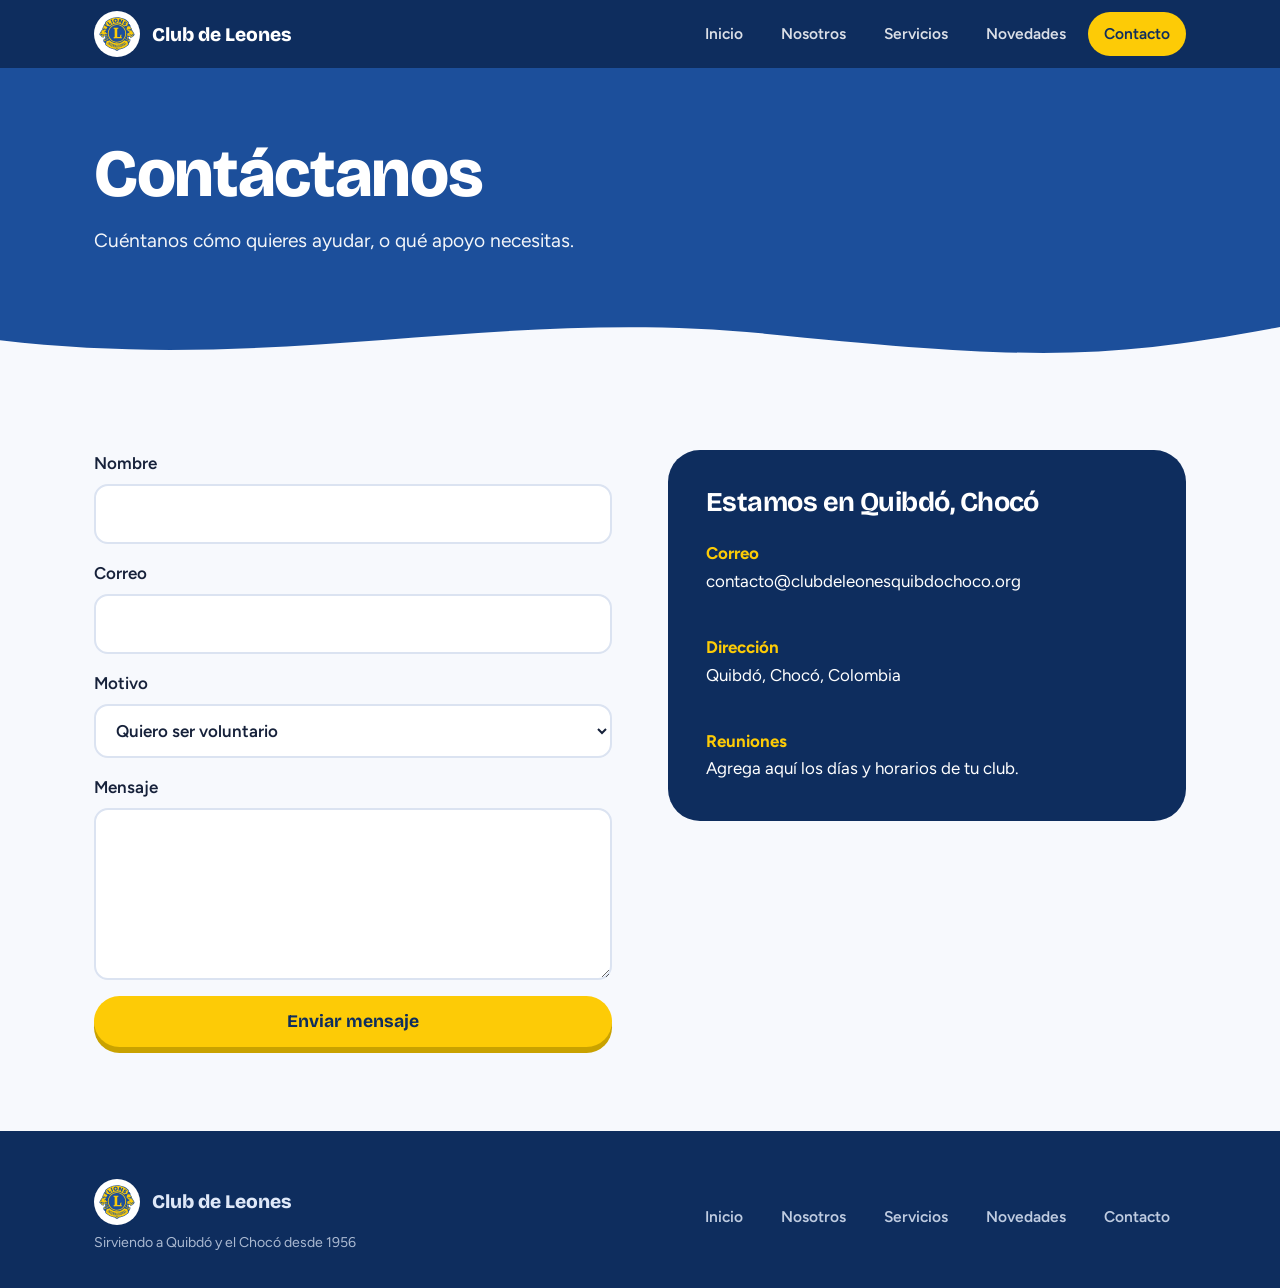
==== contacto.html @ f3ed18f0 "first commit" ====
<!DOCTYPE html>
<html lang="es">
<head>
<meta charset="utf-8">
<meta name="viewport" content="width=device-width, initial-scale=1, viewport-fit=cover">
<title>Contacto | Club de Leones</title>
<meta name="description" content="Escríbenos para ser voluntario, pedir apoyo o colaborar con el Club de Leones.">
<link rel="icon" href="logo.svg" type="image/svg+xml">
<link rel="preconnect" href="https://fonts.googleapis.com">
<link href="https://fonts.googleapis.com/css2?family=Bricolage+Grotesque:opsz,wght@12..96,500;12..96,700;12..96,800&family=Figtree:wght@400;500;600&display=swap" rel="stylesheet">
<link rel="stylesheet" href="styles.css">
</head>
<body>
<header><div class="wrap bar">
<a class="brand" href="index.html" aria-label="Club de Leones, inicio"><span class="mk"><img src="logo.svg" alt=""></span>Club de Leones</a>
<button id="burger" aria-expanded="false">Menú</button>
<nav id="nav"><a href="index.html">Inicio</a><a href="nosotros.html">Nosotros</a><a href="servicios.html">Servicios</a><a href="novedades.html">Novedades</a><a href="contacto.html" class="on" aria-current="page">Contacto</a></nav>
</div></header>

<main>
<section class="pageh"><div class="wrap"><h1>Contáctanos</h1><p>Cuéntanos cómo quieres ayudar, o qué apoyo necesitas.</p></div>
<svg class="wave" viewBox="0 0 1440 90" preserveAspectRatio="none" aria-hidden="true"><path d="M0 50C320 100 560 0 860 40s380 40 580-10V90H0z"/></svg></section>
<section class="s"><div class="wrap split">
<form class="cf" id="cf">
<label>Nombre<input name="n" required autocomplete="name"></label>
<label>Correo<input type="email" name="e" required autocomplete="email"></label>
<label>Motivo<select name="m"><option>Quiero ser voluntario</option><option>Necesito apoyo</option><option>Quiero donar</option><option>Otro</option></select></label>
<label>Mensaje<textarea name="t" rows="5" required></textarea></label>
<button class="btn y" type="submit">Enviar mensaje</button>
</form>
<div class="info"><h3>Estamos en Quibdó, Chocó</h3>
<p><b>Correo</b>contacto@clubdeleonesquibdochoco.org</p>
<p><b>Dirección</b>Quibdó, Chocó, Colombia</p>
<p><b>Reuniones</b>Agrega aquí los días y horarios de tu club.</p></div>
</div></section>
</main>

<footer><div class="wrap">
<div><div class="brand"><span class="mk"><img src="logo.svg" alt=""></span>Club de Leones</div><small>Sirviendo a Quibdó y el Chocó desde 1956</small></div>
<nav><a href="index.html">Inicio</a><a href="nosotros.html">Nosotros</a><a href="servicios.html">Servicios</a><a href="novedades.html">Novedades</a><a href="contacto.html">Contacto</a></nav>
</div></footer>

<script src="app.js"></script>
<script>
document.getElementById("cf").onsubmit=function(e){
  e.preventDefault();var f=e.target;
  var body="Nombre: "+f.n.value+"\nMotivo: "+f.m.value+"\n\n"+f.t.value;
  location.href="mailto:contacto@clubdeleonesquibdochoco.org?subject="+encodeURIComponent("Mensaje desde la web: "+f.m.value)+"&body="+encodeURIComponent(body);
};
</script>
</body>
</html>
---- styles.css ----
:root{--blue:#1c4f9b;--yellow:#fdcb06;--navy:#0e2d5e;--bg:#f7f9fd;--surface:#fff;--text:#16213a;--muted:#55627d;--line:#dbe3f1;--link:#1c4f9b;
box-sizing:border-box;padding-top:env(safe-area-inset-top,0px);padding-bottom:env(safe-area-inset-bottom,0px);color-scheme:light}
@media (prefers-color-scheme:dark){:root:not([data-theme="light"]){--bg:#0b1730;--surface:#122448;--text:#eaf0fb;--muted:#a9b8d6;--line:#25396a;--link:#8fb4f0;color-scheme:dark}}
:root[data-theme="dark"]{--bg:#0b1730;--surface:#122448;--text:#eaf0fb;--muted:#a9b8d6;--line:#25396a;--link:#8fb4f0;color-scheme:dark}
html{scroll-padding-top:env(safe-area-inset-top,0px)}
*,*::before,*::after{box-sizing:border-box}
body{margin:0;background:var(--bg);color:var(--text);font:400 1.06rem/1.65 Figtree,system-ui,sans-serif}
body::before{content:"";position:fixed;inset:0 0 auto;height:env(safe-area-inset-top,0px);background:var(--navy);z-index:30}
h1,h2,h3{font-family:"Bricolage Grotesque",Figtree,system-ui,sans-serif;line-height:1.08;margin:0;letter-spacing:-.02em}
a{color:inherit;text-decoration:none}
p{margin:0}
.wrap{max-width:1140px;margin:0 auto;padding:0 24px}
:focus-visible{outline:3px solid var(--yellow);outline-offset:3px}
/* header */
header{position:sticky;top:env(safe-area-inset-top,0px);z-index:20;background:var(--navy);color:#fff}
.bar{display:flex;align-items:center;justify-content:space-between;height:68px}
.brand{display:flex;align-items:center;gap:12px;font:800 1.2rem "Bricolage Grotesque",sans-serif}
.mk{display:grid;place-items:center;width:46px;height:46px;border-radius:50%;background:#fff;flex:none}.mk img{width:80%;height:auto}
nav{display:flex;gap:6px}
nav a{padding:9px 16px;border-radius:99px;font-weight:600;font-size:.97rem;opacity:.85;transition:background .2s}
nav a:hover{background:rgba(255,255,255,.12);opacity:1}
nav a.on{background:var(--yellow);color:var(--navy);opacity:1}
#burger{display:none;background:none;border:2px solid rgba(255,255,255,.5);color:#fff;border-radius:10px;padding:6px 12px;font:600 .95rem Figtree}
@media(max-width:820px){#burger{display:block}nav{display:none;position:absolute;top:68px;left:0;right:0;background:var(--navy);flex-direction:column;padding:8px 24px 20px}nav.open{display:flex}}
/* pages */
.btn{display:inline-block;padding:15px 30px;border-radius:99px;font:700 1.1rem "Bricolage Grotesque",sans-serif;border:0;cursor:pointer;transition:transform .2s,box-shadow .2s}
.btn:hover{transform:translateY(-3px)}
.btn.y{background:var(--yellow);color:var(--navy);box-shadow:0 6px 0 #c9a200}
.btn.b{background:var(--blue);color:#fff;box-shadow:0 6px 0 #0e2d5e;outline:2px solid rgba(255,255,255,.35);outline-offset:-2px}
.hero{position:relative;background:radial-gradient(1200px 600px at 85% 10%,#2a68c4 0,transparent 60%),linear-gradient(160deg,#1c4f9b,#10336a);color:#fff;overflow:hidden;padding:84px 0 150px}
.hero .wrap{display:grid;grid-template-columns:1.1fr .9fr;gap:40px;align-items:center}
.hero h1{font-size:clamp(2.8rem,7vw,5.4rem);font-weight:800}
.hero .lead{font-size:clamp(1.15rem,2vw,1.5rem);line-height:1.5;margin:22px 0 34px;max-width:30ch;font-weight:500}
.stats{display:flex;gap:34px;margin-bottom:36px;flex-wrap:wrap}
.stat b{display:block;font:800 clamp(2.4rem,5vw,3.6rem)/1 "Bricolage Grotesque",sans-serif;color:var(--yellow)}
.stat span{font-weight:600;opacity:.95}
.cta{display:flex;gap:16px;flex-wrap:wrap}
.seal{position:relative;display:grid;place-items:center}
.seal{width:min(100%,440px);aspect-ratio:1;margin:0 auto}
.seal::before{content:"";position:absolute;inset:-4%;border:4px dashed var(--yellow);border-radius:50%;animation:spin 60s linear infinite}
.plate{position:relative;width:100%;aspect-ratio:1;border-radius:50%;background:#fff;display:grid;place-items:center;box-shadow:0 0 0 12px var(--yellow),0 30px 60px rgba(0,0,0,.4)}
.plate img{width:88%;height:auto}
@keyframes spin{to{transform:rotate(360deg)}}
.chip{position:absolute;background:#fff;color:var(--navy);font-weight:700;padding:10px 18px;border-radius:99px;box-shadow:0 10px 24px rgba(0,0,0,.25);animation:bob 5s ease-in-out infinite}
.chip.c1{top:8%;left:0}.chip.c2{bottom:20%;right:-2%;animation-delay:-2s}.chip.c3{bottom:2%;left:6%;animation-delay:-3.5s}
@keyframes bob{50%{transform:translateY(-12px)}}
.wave{position:absolute;left:0;right:0;bottom:-1px;width:100%;height:90px;display:block}
.wave path{fill:var(--bg)}
@media(max-width:820px){.hero .wrap{grid-template-columns:1fr}.seal{order:-1;max-width:300px}.hero{padding-top:40px}}
@media(prefers-reduced-motion:reduce){.seal::before,.chip{animation:none}.btn{transition:none}}
section.s{padding:84px 0}
.h2{font-size:clamp(2rem,4.5vw,3.2rem);font-weight:800;max-width:18ch}
.sub{color:var(--muted);max-width:56ch;margin-top:14px}
.pageh{background:var(--blue);color:#fff;padding:70px 0 110px;position:relative}
.pageh h1{font-size:clamp(2.4rem,6vw,4.2rem);font-weight:800}
.pageh p{max-width:54ch;margin-top:14px;font-size:1.2rem;opacity:.95}
.pageh .wave{height:60px}
/* pillars (asymmetric) */
.pill{display:grid;grid-template-columns:repeat(6,1fr);gap:20px;margin-top:44px}
.pill>div{padding:30px;background:var(--surface);border:1px solid var(--line);grid-column:span 2}
.pill>div:nth-child(1){grid-column:span 3;background:var(--yellow);color:var(--navy);border:0;border-radius:40px 40px 40px 8px}
.pill>div:nth-child(2){grid-column:span 3;border-radius:40px 40px 8px 40px}
.pill>div:nth-child(3){border-radius:8px 40px 40px 40px}
.pill>div:nth-child(4){border-radius:40px 8px 40px 40px;background:var(--blue);color:#fff;border:0}
.pill>div:nth-child(5){border-radius:40px 40px 8px 40px}
.pill .em{font-size:2.2rem;display:block;margin-bottom:10px}
.pill h3{font-size:1.4rem;margin-bottom:8px}
.pill p{opacity:.9;font-size:1rem}
@media(max-width:820px){.pill>div,.pill>div:nth-child(n){grid-column:span 6}}
/* band */
.band{background:var(--yellow);color:var(--navy);padding:64px 0}
.band .wrap{display:flex;gap:30px;justify-content:space-between;align-items:center;flex-wrap:wrap}
.band h2{font-size:clamp(1.8rem,4vw,2.8rem);font-weight:800;max-width:20ch}
/* split */
.split{display:grid;grid-template-columns:1fr 1fr;gap:56px;align-items:start}
@media(max-width:820px){.split{grid-template-columns:1fr;gap:30px}}
.split p+p{margin-top:16px}
.tl{border-left:4px solid var(--yellow);padding-left:26px;display:grid;gap:30px}
.tl div{position:relative}
.tl div::before{content:"";position:absolute;left:-36px;top:6px;width:18px;height:18px;border-radius:50%;background:var(--blue);border:4px solid var(--yellow)}
.tl b{font:800 1.5rem "Bricolage Grotesque",sans-serif;color:var(--link)}
.vals{display:flex;flex-wrap:wrap;gap:12px;margin-top:30px}
.vals span{padding:12px 22px;border-radius:99px;background:var(--surface);border:2px solid var(--blue);font-weight:600}
.vals span:nth-child(even){background:var(--blue);color:#fff}
.mv{display:grid;grid-template-columns:1fr 1fr;gap:20px;margin-top:40px}
.mv>div{padding:34px;border-radius:28px;background:var(--navy);color:#fff}
.mv>div+div{background:var(--surface);color:var(--text);border:2px solid var(--yellow)}
.mv h3{font-size:1.6rem;margin-bottom:10px}
@media(max-width:700px){.mv{grid-template-columns:1fr}}
/* servicios */
.feat{margin-bottom:64px;padding:36px;border-radius:32px;border-left:12px solid var(--yellow);background:var(--navy);color:#fff;display:grid;grid-template-columns:1.5fr 1fr;gap:28px;align-items:center}
.feat h3{font-size:clamp(1.6rem,3.4vw,2.4rem)}
.feat p{margin-top:12px;opacity:.92;max-width:52ch}
.fn{text-align:center}.fn b{display:block;font:800 clamp(4rem,9vw,6rem)/1 "Bricolage Grotesque",sans-serif;color:var(--yellow)}
.svx{display:grid;grid-template-columns:290px 1fr;gap:40px;margin-top:34px;align-items:start;scroll-margin-top:90px}
#cats{display:grid;gap:10px;position:sticky;top:calc(88px + env(safe-area-inset-top,0px))}
#cats button{display:flex;align-items:center;gap:12px;text-align:left;padding:14px 18px;border-radius:20px;border:2px solid var(--line);background:var(--surface);color:var(--text);font:600 1.02rem Figtree,sans-serif;cursor:pointer;transition:transform .2s}
#cats button:hover{transform:translateX(4px)}
#cats button b{margin-left:auto;font:800 1.15rem "Bricolage Grotesque",sans-serif;color:var(--link)}
#cats button[aria-pressed="true"]{background:var(--blue);color:#fff;border-color:var(--yellow)}
#cats button[aria-pressed="true"] b{color:var(--yellow)}
#ct{font-size:clamp(1.8rem,4vw,2.6rem);font-weight:800}
#list h4{font:800 1.5rem "Bricolage Grotesque",sans-serif;margin:30px 0 8px;color:var(--link)}
#list ul{list-style:none;margin:0;padding:0;border-top:2px solid var(--line)}
#list li{display:grid;grid-template-columns:52px 1fr auto;gap:14px;align-items:center;padding:14px 4px;border-bottom:1px solid var(--line)}
#list .mo{font-weight:800;color:var(--link)}
@media(max-width:820px){.feat,.svx{grid-template-columns:1fr}#cats{position:static;grid-auto-flow:column;grid-auto-columns:max-content;overflow-x:auto;padding-bottom:8px}}
/* news */
.nw{display:grid;grid-template-columns:repeat(3,1fr);gap:22px;margin-top:40px}
.nw article{background:var(--surface);border:1px solid var(--line);border-radius:28px;overflow:hidden}
.nw .th{height:150px;display:grid;place-items:center;font-size:3.4rem;background:linear-gradient(135deg,var(--blue),#2a68c4)}
.nw article:nth-child(2) .th{background:linear-gradient(135deg,var(--yellow),#ffe36a)}
.nw article:nth-child(3) .th{background:linear-gradient(135deg,#0e2d5e,var(--blue))}
.nw .tx{padding:24px}
.nw time{font-size:.9rem;color:var(--muted);font-weight:600}
.nw h3{font-size:1.3rem;margin:6px 0 8px}
.nw p{color:var(--muted);font-size:1rem}
@media(max-width:900px){.nw{grid-template-columns:1fr}}
/* contact */
.cf{display:grid;gap:16px}
.cf label{font-weight:600;display:grid;gap:6px}
.cf input,.cf textarea,.cf select{font:inherit;padding:14px 16px;border-radius:14px;border:2px solid var(--line);background:var(--surface);color:var(--text)}
.cf input:focus,.cf textarea:focus,.cf select:focus{border-color:var(--blue);outline:none}
.info{background:var(--navy);color:#fff;border-radius:32px;padding:38px;display:grid;gap:22px}
.info h3{font-size:1.7rem}
.info b{color:var(--yellow);display:block}
footer{background:var(--navy);color:#dfe8f8;padding:48px 0 34px;margin-top:0}
footer .wrap{display:flex;justify-content:space-between;gap:24px;flex-wrap:wrap;align-items:center}
footer small{opacity:.75;display:block;margin-top:6px}
footer nav{display:flex;position:static;flex-direction:row;flex-wrap:wrap;padding:0;background:none}
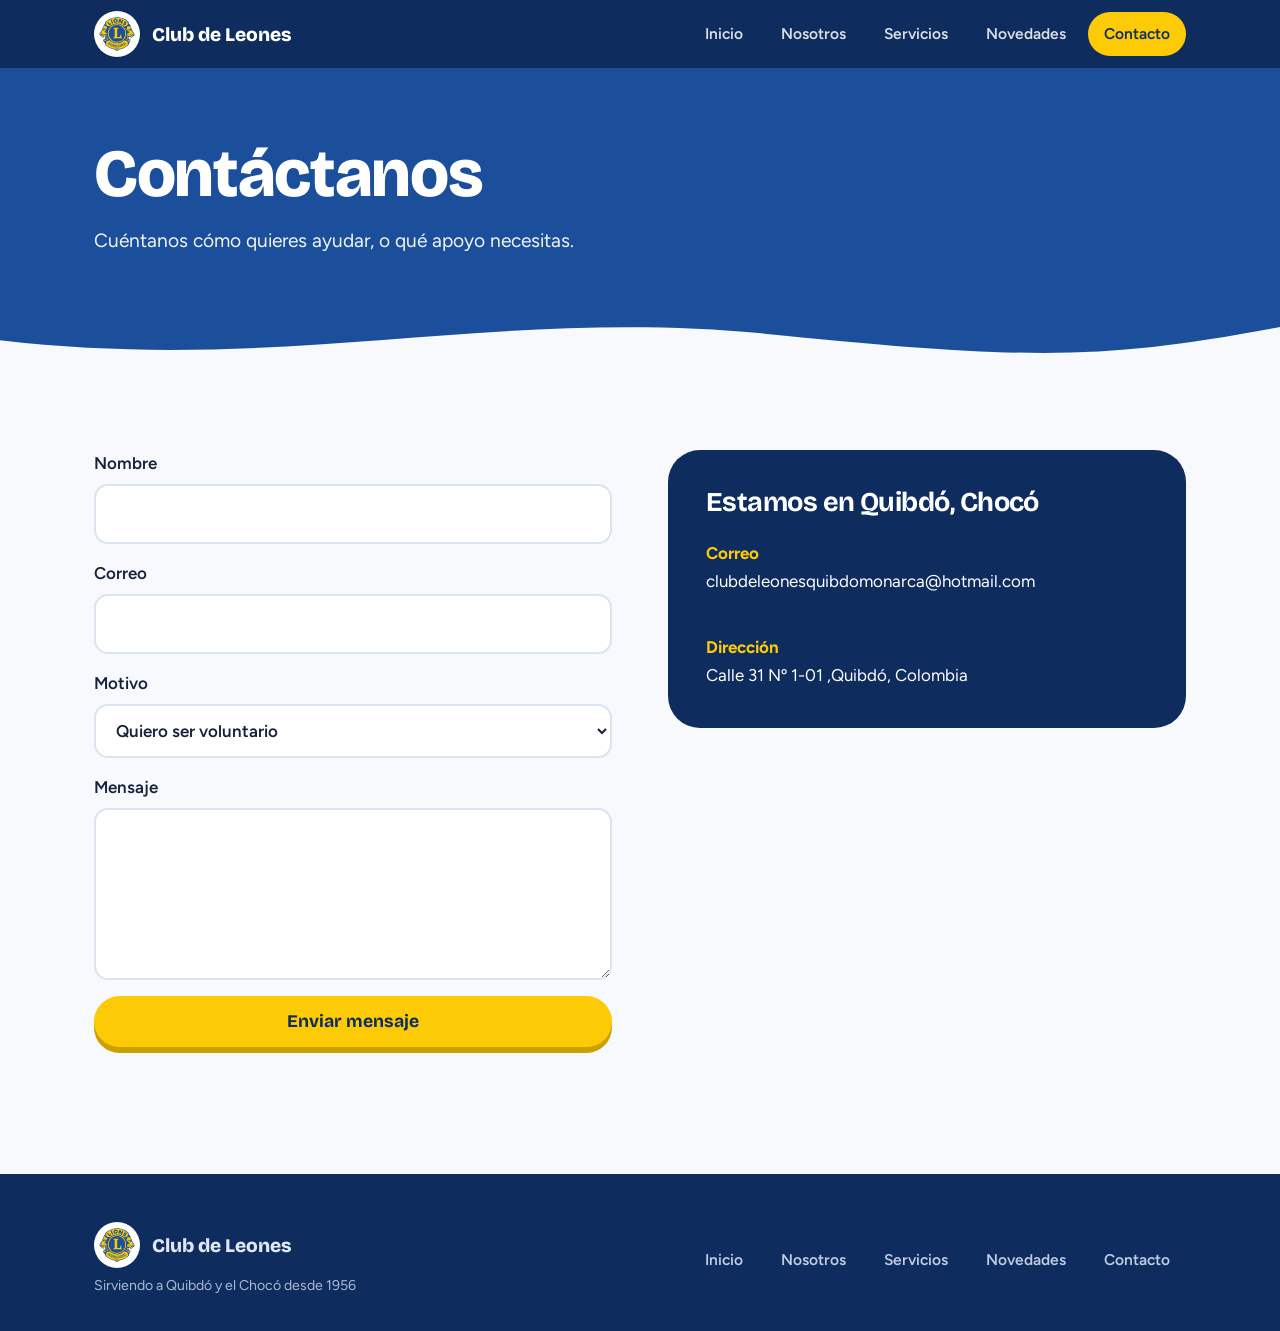
==== commit 0d42630e: "se modifica la seccion de contactos y ya los usuarios pueden enviar un correo personalizado al corre" ====
--- a/contacto.html
+++ b/contacto.html
@@ -1,52 +1,177 @@
-<!DOCTYPE html>
+<!doctype html>
 <html lang="es">
-<head>
-<meta charset="utf-8">
-<meta name="viewport" content="width=device-width, initial-scale=1, viewport-fit=cover">
-<title>Contacto | Club de Leones</title>
-<meta name="description" content="Escríbenos para ser voluntario, pedir apoyo o colaborar con el Club de Leones.">
-<link rel="icon" href="logo.svg" type="image/svg+xml">
-<link rel="preconnect" href="https://fonts.googleapis.com">
-<link href="https://fonts.googleapis.com/css2?family=Bricolage+Grotesque:opsz,wght@12..96,500;12..96,700;12..96,800&family=Figtree:wght@400;500;600&display=swap" rel="stylesheet">
-<link rel="stylesheet" href="styles.css">
-</head>
-<body>
-<header><div class="wrap bar">
-<a class="brand" href="index.html" aria-label="Club de Leones, inicio"><span class="mk"><img src="logo.svg" alt=""></span>Club de Leones</a>
-<button id="burger" aria-expanded="false">Menú</button>
-<nav id="nav"><a href="index.html">Inicio</a><a href="nosotros.html">Nosotros</a><a href="servicios.html">Servicios</a><a href="novedades.html">Novedades</a><a href="contacto.html" class="on" aria-current="page">Contacto</a></nav>
-</div></header>
+  <head>
+    <meta charset="utf-8" />
+    <meta
+      name="viewport"
+      content="width=device-width, initial-scale=1, viewport-fit=cover"
+    />
+    <title>Contacto | Club de Leones</title>
+    <meta
+      name="description"
+      content="Escríbenos para ser voluntario, pedir apoyo o colaborar con el Club de Leones."
+    />
+    <link rel="icon" href="logo.svg" type="image/svg+xml" />
+    <link rel="preconnect" href="https://fonts.googleapis.com" />
+    <link
+      href="https://fonts.googleapis.com/css2?family=Bricolage+Grotesque:opsz,wght@12..96,500;12..96,700;12..96,800&family=Figtree:wght@400;500;600&display=swap"
+      rel="stylesheet"
+    />
+    <link rel="stylesheet" href="styles.css" />
+  </head>
+  <body>
+    <header>
+      <div class="wrap bar">
+        <a class="brand" href="index.html" aria-label="Club de Leones, inicio"
+          ><span class="mk"><img src="logo.svg" alt="" /></span>Club de
+          Leones</a
+        >
+        <button id="burger" aria-expanded="false">Menú</button>
+        <nav id="nav">
+          <a href="index.html">Inicio</a><a href="nosotros.html">Nosotros</a
+          ><a href="servicios.html">Servicios</a
+          ><a href="novedades.html">Novedades</a
+          ><a href="contacto.html" class="on" aria-current="page">Contacto</a>
+        </nav>
+      </div>
+    </header>
 
-<main>
-<section class="pageh"><div class="wrap"><h1>Contáctanos</h1><p>Cuéntanos cómo quieres ayudar, o qué apoyo necesitas.</p></div>
-<svg class="wave" viewBox="0 0 1440 90" preserveAspectRatio="none" aria-hidden="true"><path d="M0 50C320 100 560 0 860 40s380 40 580-10V90H0z"/></svg></section>
-<section class="s"><div class="wrap split">
-<form class="cf" id="cf">
-<label>Nombre<input name="n" required autocomplete="name"></label>
-<label>Correo<input type="email" name="e" required autocomplete="email"></label>
-<label>Motivo<select name="m"><option>Quiero ser voluntario</option><option>Necesito apoyo</option><option>Quiero donar</option><option>Otro</option></select></label>
-<label>Mensaje<textarea name="t" rows="5" required></textarea></label>
-<button class="btn y" type="submit">Enviar mensaje</button>
-</form>
-<div class="info"><h3>Estamos en Quibdó, Chocó</h3>
-<p><b>Correo</b>contacto@clubdeleonesquibdochoco.org</p>
-<p><b>Dirección</b>Quibdó, Chocó, Colombia</p>
-<p><b>Reuniones</b>Agrega aquí los días y horarios de tu club.</p></div>
-</div></section>
-</main>
+    <main>
+      <section class="pageh">
+        <div class="wrap">
+          <h1>Contáctanos</h1>
+          <p>Cuéntanos cómo quieres ayudar, o qué apoyo necesitas.</p>
+        </div>
+        <svg
+          class="wave"
+          viewBox="0 0 1440 90"
+          preserveAspectRatio="none"
+          aria-hidden="true"
+        >
+          <path d="M0 50C320 100 560 0 860 40s380 40 580-10V90H0z" />
+        </svg>
+      </section>
+      <section class="s">
+        <div class="wrap split">
+          <form class="cf" id="cf">
+            <label
+              >Nombre<input name="nombre" required autocomplete="name"
+            /></label>
+            <label
+              >Correo<input
+                type="email"
+                name="email"
+                required
+                autocomplete="email"
+            /></label>
+            <label
+              >Motivo<select name="motivo">
+                <option>Quiero ser voluntario</option>
+                <option>Necesito apoyo</option>
+                <option>Quiero donar</option>
+                <option>Otro</option>
+              </select></label
+            >
+            <label
+              >Mensaje<textarea name="mensaje" rows="5" required></textarea>
+            </label>
+            <input
+              type="text"
+              name="_honey"
+              tabindex="-1"
+              autocomplete="off"
+              aria-hidden="true"
+              style="display: none"
+            />
+            <button class="btn y" type="submit">Enviar mensaje</button>
+            <p class="st" id="st" role="status" aria-live="polite"></p>
+          </form>
+          <div class="info">
+            <h3>Estamos en Quibdó, Chocó</h3>
+            <p><b>Correo</b>clubdeleonesquibdomonarca@hotmail.com</p>
+            <p><b>Dirección</b>Calle 31 Nº 1-01 ,Quibdó, Colombia</p>
+          </div>
+        </div>
+      </section>
+    </main>
 
-<footer><div class="wrap">
-<div><div class="brand"><span class="mk"><img src="logo.svg" alt=""></span>Club de Leones</div><small>Sirviendo a Quibdó y el Chocó desde 1956</small></div>
-<nav><a href="index.html">Inicio</a><a href="nosotros.html">Nosotros</a><a href="servicios.html">Servicios</a><a href="novedades.html">Novedades</a><a href="contacto.html">Contacto</a></nav>
-</div></footer>
+    <footer>
+      <div class="wrap">
+        <div>
+          <div class="brand">
+            <span class="mk"><img src="logo.svg" alt="" /></span>Club de Leones
+          </div>
+          <small>Sirviendo a Quibdó y el Chocó desde 1956</small>
+        </div>
+        <nav>
+          <a href="index.html">Inicio</a><a href="nosotros.html">Nosotros</a
+          ><a href="servicios.html">Servicios</a
+          ><a href="novedades.html">Novedades</a
+          ><a href="contacto.html">Contacto</a>
+        </nav>
+      </div>
+    </footer>
 
-<script src="app.js"></script>
-<script>
-document.getElementById("cf").onsubmit=function(e){
-  e.preventDefault();var f=e.target;
-  var body="Nombre: "+f.n.value+"\nMotivo: "+f.m.value+"\n\n"+f.t.value;
-  location.href="mailto:contacto@clubdeleonesquibdochoco.org?subject="+encodeURIComponent("Mensaje desde la web: "+f.m.value)+"&body="+encodeURIComponent(body);
-};
-</script>
-</body>
+    <script src="app.js"></script>
+    <script>
+      (function () {
+        var f = document.getElementById("cf"),
+          st = document.getElementById("st"),
+          btn = f.querySelector("button[type=submit]");
+        f.onsubmit = function (e) {
+          e.preventDefault();
+          if (f._honey.value) return;
+          btn.disabled = true;
+          btn.textContent = "Enviando…";
+          st.className = "st";
+          st.textContent = "";
+          fetch(
+            "https://formsubmit.co/ajax/clubdeleonesquibdomonarca@hotmail.com",
+            {
+              method: "POST",
+              headers: {
+                "Content-Type": "application/json",
+                Accept: "application/json",
+              },
+              body: JSON.stringify({
+                nombre: f.nombre.value,
+                email: f.email.value,
+                motivo: f.motivo.value,
+                mensaje: f.mensaje.value,
+                _subject: "Mensaje desde la web: " + f.motivo.value,
+                _template: "table",
+                _captcha: "false",
+              }),
+            },
+          )
+            .then(function (r) {
+              return r
+                .json()
+                .catch(function () {
+                  return {};
+                })
+                .then(function (d) {
+                  if (!r.ok || d.success === false || d.success === "false")
+                    throw new Error("fail");
+                });
+            })
+            .then(function () {
+              f.reset();
+              st.className = "st ok";
+              st.textContent =
+                "¡Gracias! Recibimos tu mensaje y te responderemos pronto.";
+            })
+            .catch(function () {
+              st.className = "st err";
+              st.textContent =
+                "No pudimos enviar el mensaje. Inténtalo de nuevo o escríbenos a clubdeleonesquibdomonarca@hotmail.com";
+            })
+            .then(function () {
+              btn.disabled = false;
+              btn.textContent = "Enviar mensaje";
+            });
+        };
+      })();
+    </script>
+  </body>
 </html>
--- a/styles.css
+++ b/styles.css
@@ -121,6 +121,7 @@
 .cf label{font-weight:600;display:grid;gap:6px}
 .cf input,.cf textarea,.cf select{font:inherit;padding:14px 16px;border-radius:14px;border:2px solid var(--line);background:var(--surface);color:var(--text)}
 .cf input:focus,.cf textarea:focus,.cf select:focus{border-color:var(--blue);outline:none}
+.st{font-weight:600;min-height:1.6em;margin:0}.st.ok{color:var(--link)}.st.err{color:#d6402b}
 .info{background:var(--navy);color:#fff;border-radius:32px;padding:38px;display:grid;gap:22px}
 .info h3{font-size:1.7rem}
 .info b{color:var(--yellow);display:block}
